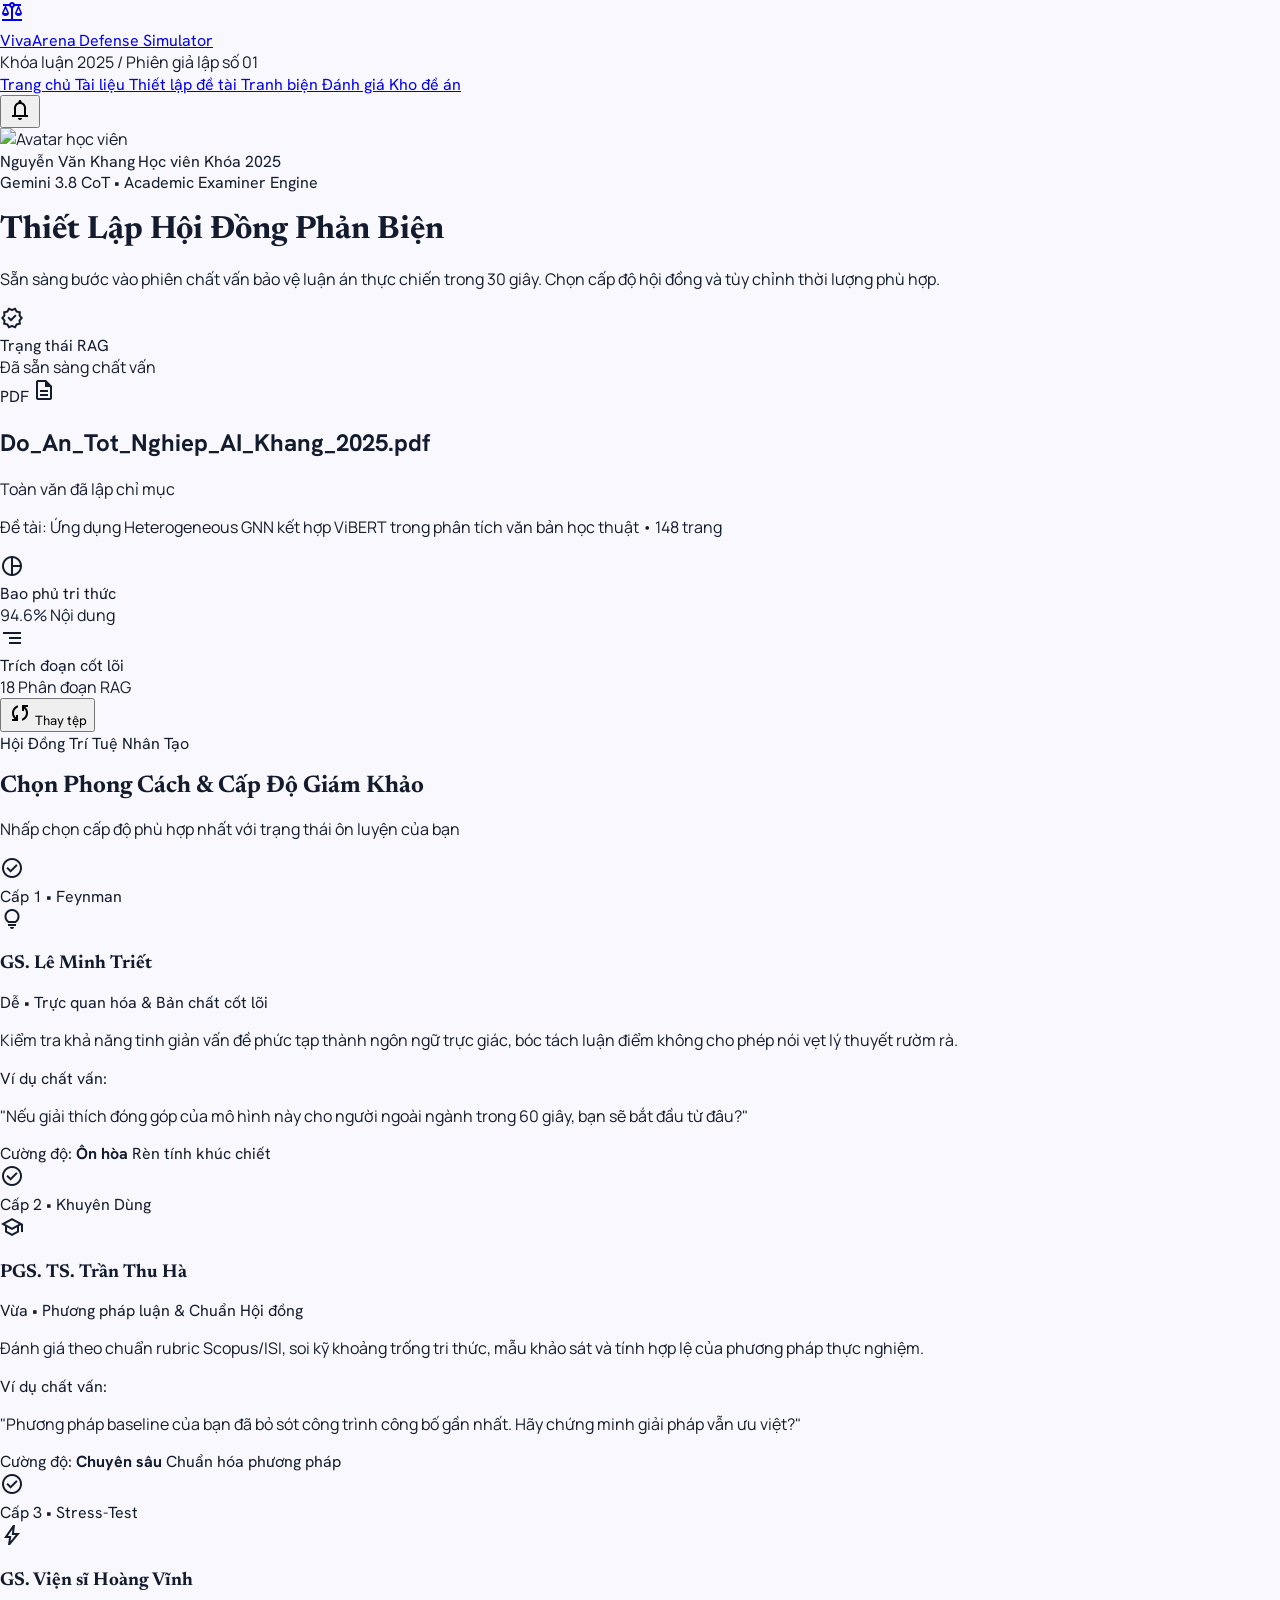
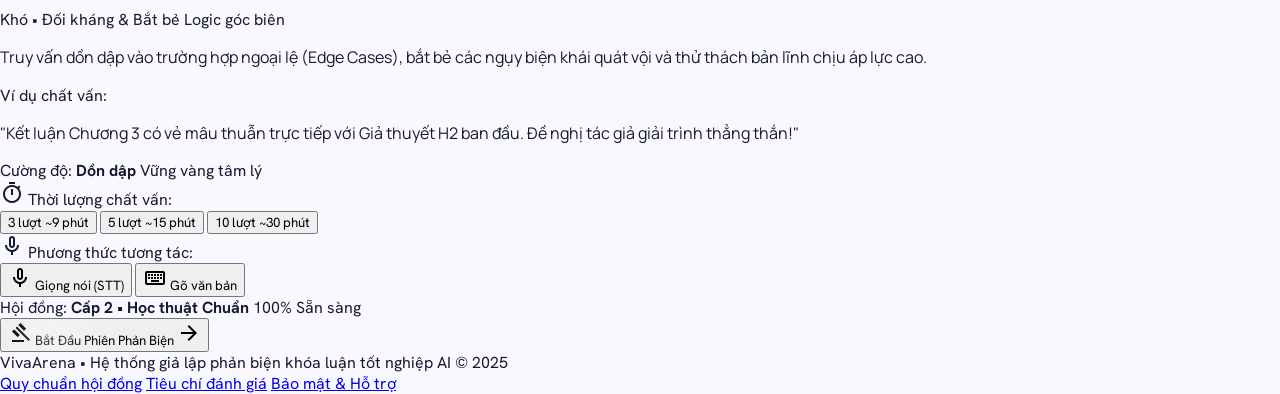
==== frontend/stitch_thi_t_k_giao_di_n_d_n/1._kh_i_t_o_thi_t_l_p_h_i_ng_light/code.html @ f9864304 "feat: complete ViVaArena AI defense simulator with Academic Chamber design system, RAG backend, and " ====
<!DOCTYPE html>

<html lang="vi"><head>
<meta charset="utf-8"/>
<meta content="width=device-width, initial-scale=1.0" name="viewport"/>
<meta content="web_standard" name="shell-type"/>
<title>VivaArena - Khởi Tạo &amp; Thiết Lập Hội Đồng Phản Biện AI</title>
<link href="https://fonts.googleapis.com" rel="preconnect"/>
<link crossorigin="" href="https://fonts.gstatic.com" rel="preconnect"/>
<link href="https://fonts.googleapis.com/css2?family=Hanken+Grotesk:wght@500;600;700&amp;family=Manrope:wght@400;500;600;700&amp;family=Newsreader:ital,opsz,wght@0,6..72,500;0,6..72,600;1,6..72,500&amp;display=swap" rel="stylesheet"/>
<link href="https://fonts.googleapis.com/css2?family=Material+Symbols+Outlined:wght,FILL@100..700,0..1&amp;display=swap" rel="stylesheet"/>
<script src="https://cdn.tailwindcss.com?plugins=forms,container-queries"></script>
<script id="tailwind-config">
  tailwind.config = {
    darkMode: "class",
    theme: {
      extend: {
        "colors": {
          "primary-fixed": "#9cf2e8",
          "primary-container": "#0f766e",
          "error": "#ba1a1a",
          "surface-dim": "#d2d9f4",
          "on-primary-fixed-variant": "#00504a",
          "surface-container": "#eaedff",
          "on-error": "#ffffff",
          "inverse-primary": "#80d5cb",
          "on-tertiary": "#ffffff",
          "error-container": "#ffdad6",
          "secondary-fixed-dim": "#93ccff",
          "surface-container-lowest": "#ffffff",
          "on-primary-container": "#a3faef",
          "on-secondary-fixed-variant": "#004b73",
          "surface-variant": "#dae2fd",
          "on-surface-variant": "#3e4947",
          "on-secondary-fixed": "#001d31",
          "on-secondary-container": "#00476e",
          "on-primary-fixed": "#00201d",
          "inverse-on-surface": "#eef0ff",
          "on-background": "#131b2e",
          "on-tertiary-container": "#e6e9ff",
          "surface-container-high": "#e2e7ff",
          "surface-tint": "#006a63",
          "background": "#faf8ff",
          "on-surface": "#131b2e",
          "on-primary": "#ffffff",
          "tertiary": "#0047bf",
          "on-tertiary-fixed-variant": "#003ea8",
          "secondary": "#006398",
          "primary": "#005c55",
          "outline": "#6e7977",
          "surface": "#faf8ff",
          "on-tertiary-fixed": "#00174b",
          "inverse-surface": "#283044",
          "secondary-container": "#5bb8fe",
          "on-error-container": "#93000a",
          "outline-variant": "#bdc9c6",
          "secondary-fixed": "#cce5ff",
          "surface-bright": "#faf8ff",
          "tertiary-fixed-dim": "#b4c5ff",
          "surface-container-low": "#f2f3ff",
          "on-secondary": "#ffffff",
          "tertiary-fixed": "#dbe1ff",
          "primary-fixed-dim": "#80d5cb",
          "tertiary-container": "#1e5fe7",
          "surface-container-highest": "#dae2fd"
        },
        "borderRadius": {
          "DEFAULT": "0.125rem",
          "lg": "0.25rem",
          "xl": "0.5rem",
          "full": "0.75rem"
        },
        "fontFamily": {
          "headline": ["Newsreader", "serif"],
          "display": ["Newsreader", "serif"],
          "body": ["Manrope", "sans-serif"],
          "label": ["Hanken Grotesk", "sans-serif"]
        }
      },
    },
  }
</script>
<style>
    @layer base {
      html, body {
        margin: 0;
        padding: 0;
        background-color: #faf8ff;
        color: #131b2e;
        font-family: 'Manrope', sans-serif;
        -webkit-font-smoothing: antialiased;
      }
      h1, h2, h3, .font-editorial {
        font-family: 'Newsreader', serif;
      }
      .font-label {
        font-family: 'Hanken Grotesk', sans-serif;
      }
    }

    @keyframes float-ambient {
      0%, 100% { transform: translateY(0px) rotate(0deg); }
      50% { transform: translateY(-14px) rotate(1.5deg); }
    }
    @keyframes float-slow {
      0%, 100% { transform: translateY(0px) scale(1); }
      50% { transform: translateY(16px) scale(1.04); }
    }
    @keyframes pulse-glow {
      0%, 100% { opacity: 0.4; transform: scale(1); }
      50% { opacity: 0.7; transform: scale(1.06); }
    }
    @keyframes shimmer-sweep {
      0% { transform: translateX(-100%); }
      100% { transform: translateX(200%); }
    }

    .anim-float-1 { animation: float-ambient 9s ease-in-out infinite; }
    .anim-float-2 { animation: float-slow 12s ease-in-out infinite; }
    .anim-pulse-glow { animation: pulse-glow 6s ease-in-out infinite; }

    .shimmer-btn-effect {
      position: relative;
      overflow: hidden;
    }
    .shimmer-btn-effect::after {
      content: '';
      position: absolute;
      top: 0;
      left: 0;
      width: 50%;
      height: 100%;
      background: linear-gradient(90deg, transparent, rgba(255, 255, 255, 0.28), transparent);
      animation: shimmer-sweep 3s infinite ease-in-out;
      pointer-events: none;
    }

    .hover-lift {
      transition: transform 0.25s cubic-bezier(0.16, 1, 0.3, 1), box-shadow 0.25s ease, border-color 0.2s ease;
    }
    .hover-lift:hover {
      transform: translateY(-4px);
      box-shadow: 0 16px 32px -8px rgba(0, 92, 85, 0.12), 0 4px 10px -2px rgba(0, 0, 0, 0.04);
    }
  </style>
</head>
<body class="bg-background text-on-surface min-h-screen relative overflow-x-hidden selection:bg-primary-fixed selection:text-primary flex flex-col justify-between">
<!-- ==================== HEADER NAVIGATION (CHUẨN 6 MỤC) ==================== -->
<header class="fixed top-0 left-0 right-0 z-50 bg-surface-container-lowest/85 backdrop-blur-md border-b border-surface-container-high/60 shadow-xs">
<div class="max-w-7xl mx-auto px-4 sm:px-6 lg:px-8 h-16 flex items-center justify-between gap-4">
<!-- Brand Logo & Title -->
<div class="flex items-center gap-3 flex-shrink-0">
<a class="flex items-center gap-2.5 group" href="#">
<div class="w-9 h-9 rounded-xl bg-primary-container text-on-primary flex items-center justify-center shadow-xs group-hover:bg-primary transition-colors">
<span class="material-symbols-outlined text-[20px]">balance</span>
</div>
<div class="flex flex-col">
<span class="font-label font-bold text-base tracking-tight text-on-surface leading-none">VivaArena</span>
<span class="font-label text-[10px] text-on-surface-variant font-medium tracking-wider mt-0.5 uppercase">Defense Simulator</span>
</div>
</a>
<div class="hidden xl:flex items-center gap-2 text-xs text-on-surface-variant pl-3 border-l border-surface-container-high">
<span class="w-2 h-2 rounded-full bg-emerald-500 animate-pulse"></span>
<span class="font-semibold text-on-surface">Khóa luận 2025</span>
<span class="text-outline-variant">/</span>
<span>Phiên giả lập số 01</span>
</div>
</div>
<!-- Main Navigation Links (6 Mục Đồng Bộ) -->
<nav class="hidden md:flex items-center gap-1 bg-surface-container-low/70 p-1 rounded-xl">
<a class="px-3.5 py-1.5 rounded-lg text-on-surface-variant hover:text-on-surface font-label text-sm transition-all" href="#">
        Trang chủ
      </a>
<a class="px-3.5 py-1.5 rounded-lg text-on-surface-variant hover:text-on-surface font-label text-sm transition-all" href="#">
        Tài liệu
      </a>
<a aria-current="page" class="px-3.5 py-1.5 rounded-lg bg-surface-container-lowest text-primary font-semibold shadow-xs text-sm font-label transition-all" href="#">
        Thiết lập đề tài
      </a>
<a class="px-3.5 py-1.5 rounded-lg text-on-surface-variant hover:text-on-surface font-label text-sm transition-all" href="#">
        Tranh biện
      </a>
<a class="px-3.5 py-1.5 rounded-lg text-on-surface-variant hover:text-on-surface font-label text-sm transition-all" href="#">
        Đánh giá
      </a>
<a class="px-3.5 py-1.5 rounded-lg text-on-surface-variant hover:text-on-surface font-label text-sm transition-all" href="#">
        Kho đề án
      </a>
</nav>
<!-- Student Profile & Notification Action -->
<div class="flex items-center gap-2 sm:gap-3 flex-shrink-0">
<button aria-label="Thông báo" class="w-9 h-9 rounded-lg bg-surface-container-low flex items-center justify-center text-on-surface-variant hover:text-on-surface hover:bg-surface-container transition-colors">
<span class="material-symbols-outlined text-[20px]">notifications</span>
</button>
<div class="flex items-center gap-2 pl-1 border-l border-surface-container-high">
<img alt="Avatar học viên" class="w-8 h-8 rounded-full ring-2 ring-primary/20 object-cover" src="https://lh3.googleusercontent.com/aida-public/[base64]"/>
<div class="hidden sm:flex flex-col text-left leading-tight">
<span class="font-label text-xs text-on-surface font-semibold">Nguyễn Văn Khang</span>
<span class="font-label text-[10px] text-on-surface-variant">Học viên Khóa 2025</span>
</div>
</div>
</div>
</div>
</header>
<!-- ==================== AMBIENT LIGHTING BACKGROUND ==================== -->
<div class="fixed inset-0 pointer-events-none z-0 overflow-hidden">
<div class="absolute inset-0 bg-gradient-to-b from-background/70 via-background/90 to-background"></div>
<div class="absolute top-16 left-1/4 w-[540px] h-[540px] rounded-full bg-primary-fixed/30 blur-3xl anim-float-1"></div>
<div class="absolute top-1/3 -right-20 w-[500px] h-[500px] rounded-full bg-secondary-fixed/25 blur-3xl anim-float-2"></div>
<div class="absolute bottom-16 left-8 w-[440px] h-[440px] rounded-full bg-tertiary-fixed/20 blur-3xl anim-pulse-glow"></div>
</div>
<!-- ==================== MAIN CONTENT WRAPPER ==================== -->
<main class="relative z-10 pt-20 pb-12 flex-1 max-w-7xl w-full mx-auto px-4 sm:px-6 lg:px-8 flex flex-col gap-8">
<!-- HERO TITLE & STATUS -->
<div class="pt-4 flex flex-col md:flex-row md:items-end justify-between gap-4 pb-2 border-b border-surface-container-high/60">
<div>
<div class="inline-flex items-center gap-2 px-3 py-1 rounded-full bg-surface-container-lowest/90 border border-primary/25 text-primary text-xs font-label font-semibold mb-3 shadow-xs">
<span class="flex h-2 w-2 relative">
<span class="animate-ping absolute inline-flex h-full w-full rounded-full bg-primary opacity-75"></span>
<span class="relative inline-flex rounded-full h-2 w-2 bg-primary"></span>
</span>
        Gemini 3.8 CoT • Academic Examiner Engine
      </div>
<h1 class="font-headline text-3xl sm:text-4xl lg:text-5xl font-semibold tracking-tight text-on-surface">
        Thiết Lập Hội Đồng Phản Biện
      </h1>
<p class="font-body text-sm sm:text-base text-on-surface-variant mt-2 max-w-2xl leading-relaxed">
        Sẵn sàng bước vào phiên chất vấn bảo vệ luận án thực chiến trong 30 giây. Chọn cấp độ hội đồng và tùy chỉnh thời lượng phù hợp.
      </p>
</div>
<div class="flex items-center gap-2 sm:gap-3 flex-shrink-0 self-start md:self-auto">
<div class="px-4 py-2 rounded-xl bg-surface-container-lowest/90 border border-surface-container-high/90 shadow-xs flex items-center gap-3">
<span class="material-symbols-outlined text-primary text-2xl">verified</span>
<div>
<div class="text-[10px] font-label uppercase tracking-wider text-on-surface-variant font-bold">Trạng thái RAG</div>
<div class="text-xs font-bold text-on-surface">Đã sẵn sàng chất vấn</div>
</div>
</div>
</div>
</div>
<!-- PHẦN 1: TÓM TẮT ĐỀ ÁN SẴN SÀNG (STREAMLINED & CLEAN) -->
<section class="bg-surface-container-lowest/95 backdrop-blur-md rounded-2xl border border-surface-container-high/80 p-5 sm:p-6 shadow-xs hover-lift">
<div class="flex flex-col lg:flex-row lg:items-center justify-between gap-5">
<!-- File badge & Metadata -->
<div class="flex items-center gap-4 min-w-0">
<div class="w-12 h-13 rounded-xl bg-primary-fixed/40 border border-primary/20 flex flex-col items-center justify-center text-primary shrink-0 shadow-xs">
<span class="text-[10px] font-label font-extrabold tracking-tight">PDF</span>
<span class="material-symbols-outlined text-xl leading-none">description</span>
</div>
<div class="min-w-0">
<div class="flex items-center gap-2.5 flex-wrap">
<h2 class="text-base font-label font-bold text-on-surface truncate">
              Do_An_Tot_Nghiep_AI_Khang_2025.pdf
            </h2>
<span class="px-2.5 py-0.5 rounded-full bg-emerald-50 text-emerald-700 border border-emerald-200 text-[11px] font-semibold flex items-center gap-1">
<span class="w-1.5 h-1.5 rounded-full bg-emerald-500"></span>
              Toàn văn đã lập chỉ mục
            </span>
</div>
<p class="text-xs text-on-surface-variant font-body mt-1">
            Đề tài: <span class="font-semibold text-on-surface">Ứng dụng Heterogeneous GNN kết hợp ViBERT trong phân tích văn bản học thuật</span> • 148 trang
          </p>
</div>
</div>
<!-- Quick Metrics Pill Group -->
<div class="flex items-center gap-2 sm:gap-4 flex-wrap shrink-0">
<div class="px-3.5 py-2 rounded-xl bg-surface-container-low/70 border border-surface-container-high/50 flex items-center gap-2.5">
<span class="material-symbols-outlined text-primary text-lg">pie_chart</span>
<div class="text-left leading-tight">
<div class="text-[10px] text-on-surface-variant font-label uppercase">Bao phủ tri thức</div>
<div class="text-xs font-bold text-primary">94.6% Nội dung</div>
</div>
</div>
<div class="px-3.5 py-2 rounded-xl bg-surface-container-low/70 border border-surface-container-high/50 flex items-center gap-2.5">
<span class="material-symbols-outlined text-secondary text-lg">segment</span>
<div class="text-left leading-tight">
<div class="text-[10px] text-on-surface-variant font-label uppercase">Trích đoạn cốt lõi</div>
<div class="text-xs font-bold text-secondary">18 Phân đoạn RAG</div>
</div>
</div>
<button class="px-3 py-2 rounded-xl bg-surface-container-low hover:bg-surface-container text-on-surface-variant hover:text-on-surface border border-surface-container-high text-xs font-label font-semibold flex items-center gap-1.5 transition-colors" title="Đổi tệp PDF khác">
<span class="material-symbols-outlined text-base">sync</span>
<span class="hidden sm:inline">Thay tệp</span>
</button>
</div>
</div>
</section>
<!-- PHẦN 2: LỰA CHỌN 3 CẤP ĐỘ HỘI ĐỒNG PHẢN BIỆN (INTERACTIVE 3-TIER PERSONAS) -->
<section class="flex flex-col gap-4">
<div class="flex flex-col sm:flex-row sm:items-end justify-between gap-2">
<div>
<span class="font-label text-xs uppercase tracking-widest text-primary font-bold block mb-1">
          Hội Đồng Trí Tuệ Nhân Tạo
        </span>
<h2 class="font-headline text-2xl sm:text-3xl font-semibold text-on-surface">
          Chọn Phong Cách &amp; Cấp Độ Giám Khảo
        </h2>
</div>
<p class="text-xs sm:text-sm text-on-surface-variant font-body">
        Nhấp chọn cấp độ phù hợp nhất với trạng thái ôn luyện của bạn
      </p>
</div>
<!-- Grid 3 Persona Cards -->
<div class="grid grid-cols-1 md:grid-cols-3 gap-5" id="persona-cards-group">
<!-- CẤP 1 - FEYNMAN -->
<div class="persona-card cursor-pointer rounded-2xl p-6 bg-surface-container-lowest/90 backdrop-blur-sm border border-surface-container-high/90 hover-lift flex flex-col justify-between transition-all group relative" id="persona-card-1" onclick="selectPersona(1)">
<div class="active-check-indicator hidden absolute top-4 right-4 text-primary">
<span class="material-symbols-outlined text-xl">check_circle</span>
</div>
<div>
<div class="flex items-center justify-between mb-4">
<span class="px-2.5 py-1 rounded-full text-xs bg-primary-fixed text-on-primary-fixed-variant font-label font-bold uppercase tracking-wider">
              Cấp 1 • Feynman
            </span>
<div class="w-9 h-9 rounded-xl bg-surface-container-low flex items-center justify-center text-primary group-hover:scale-110 transition-transform">
<span class="material-symbols-outlined text-[20px]">lightbulb</span>
</div>
</div>
<h3 class="font-headline text-2xl font-semibold text-on-surface mb-1">
            GS. Lê Minh Triết
          </h3>
<p class="font-label text-xs text-primary font-semibold mb-3">
            Dễ • Trực quan hóa &amp; Bản chất cốt lõi
          </p>
<p class="font-body text-xs sm:text-sm text-on-surface-variant leading-relaxed mb-5">
            Kiểm tra khả năng tinh giản vấn đề phức tạp thành ngôn ngữ trực giác, bóc tách luận điểm không cho phép nói vẹt lý thuyết rườm rà.
          </p>
<!-- Sample question -->
<div class="bg-surface-container-low/70 p-3.5 rounded-xl border border-surface-container-high/40 text-xs">
<span class="font-label text-[10px] uppercase tracking-wide text-primary font-bold block mb-1">Ví dụ chất vấn:</span>
<p class="font-headline text-on-surface italic text-xs leading-snug">
              "Nếu giải thích đóng góp của mô hình này cho người ngoài ngành trong 60 giây, bạn sẽ bắt đầu từ đâu?"
            </p>
</div>
</div>
<div class="pt-4 mt-5 border-t border-surface-container-high/60 flex items-center justify-between text-xs font-label">
<span class="text-on-surface-variant">Cường độ: <strong class="text-on-surface">Ôn hòa</strong></span>
<span class="text-primary font-semibold">Rèn tính khúc chiết</span>
</div>
</div>
<!-- CẤP 2 - HỌC THUẬT CHUẨN MỰC (MẶC ĐỊNH ACTIVE) -->
<div class="persona-card cursor-pointer rounded-2xl p-6 bg-surface-container-lowest/90 backdrop-blur-sm border-2 border-primary ring-4 ring-primary/10 shadow-lg hover-lift flex flex-col justify-between transition-all group relative" id="persona-card-2" onclick="selectPersona(2)">
<div class="active-check-indicator absolute top-4 right-4 text-primary">
<span class="material-symbols-outlined text-2xl">check_circle</span>
</div>
<div>
<div class="flex items-center justify-between mb-4">
<span class="px-2.5 py-1 rounded-full text-xs bg-secondary-fixed text-on-secondary-fixed-variant font-label font-bold uppercase tracking-wider">
              Cấp 2 • Khuyên Dùng
            </span>
<div class="w-9 h-9 rounded-xl bg-primary-fixed/60 flex items-center justify-center text-primary group-hover:scale-110 transition-transform">
<span class="material-symbols-outlined text-[20px]">school</span>
</div>
</div>
<h3 class="font-headline text-2xl font-semibold text-on-surface mb-1">
            PGS. TS. Trần Thu Hà
          </h3>
<p class="font-label text-xs text-secondary font-semibold mb-3">
            Vừa • Phương pháp luận &amp; Chuẩn Hội đồng
          </p>
<p class="font-body text-xs sm:text-sm text-on-surface-variant leading-relaxed mb-5">
            Đánh giá theo chuẩn rubric Scopus/ISI, soi kỹ khoảng trống tri thức, mẫu khảo sát và tính hợp lệ của phương pháp thực nghiệm.
          </p>
<!-- Sample question -->
<div class="bg-primary/5 p-3.5 rounded-xl border border-primary/15 text-xs">
<span class="font-label text-[10px] uppercase tracking-wide text-secondary font-bold block mb-1">Ví dụ chất vấn:</span>
<p class="font-headline text-on-surface italic text-xs leading-snug">
              "Phương pháp baseline của bạn đã bỏ sót công trình công bố gần nhất. Hãy chứng minh giải pháp vẫn ưu việt?"
            </p>
</div>
</div>
<div class="pt-4 mt-5 border-t border-surface-container-high/60 flex items-center justify-between text-xs font-label">
<span class="text-on-surface-variant">Cường độ: <strong class="text-on-surface">Chuyên sâu</strong></span>
<span class="text-secondary font-semibold">Chuẩn hóa phương pháp</span>
</div>
</div>
<!-- CẤP 3 - STRESS TEST -->
<div class="persona-card cursor-pointer rounded-2xl p-6 bg-surface-container-lowest/90 backdrop-blur-sm border border-surface-container-high/90 hover-lift flex flex-col justify-between transition-all group relative" id="persona-card-3" onclick="selectPersona(3)">
<div class="active-check-indicator hidden absolute top-4 right-4 text-error">
<span class="material-symbols-outlined text-xl">check_circle</span>
</div>
<div>
<div class="flex items-center justify-between mb-4">
<span class="px-2.5 py-1 rounded-full text-xs bg-error-container text-on-error-container font-label font-bold uppercase tracking-wider">
              Cấp 3 • Stress-Test
            </span>
<div class="w-9 h-9 rounded-xl bg-surface-container-low flex items-center justify-center text-error group-hover:scale-110 transition-transform">
<span class="material-symbols-outlined text-[20px]">bolt</span>
</div>
</div>
<h3 class="font-headline text-2xl font-semibold text-on-surface mb-1">
            GS. Viện sĩ Hoàng Vĩnh
          </h3>
<p class="font-label text-xs text-error font-semibold mb-3">
            Khó • Đối kháng &amp; Bắt bẻ Logic góc biên
          </p>
<p class="font-body text-xs sm:text-sm text-on-surface-variant leading-relaxed mb-5">
            Truy vấn dồn dập vào trường hợp ngoại lệ (Edge Cases), bắt bẻ các ngụy biện khái quát vội và thử thách bản lĩnh chịu áp lực cao.
          </p>
<!-- Sample question -->
<div class="bg-surface-container-low/70 p-3.5 rounded-xl border border-surface-container-high/40 text-xs">
<span class="font-label text-[10px] uppercase tracking-wide text-error font-bold block mb-1">Ví dụ chất vấn:</span>
<p class="font-headline text-on-surface italic text-xs leading-snug">
              "Kết luận Chương 3 có vẻ mâu thuẫn trực tiếp với Giả thuyết H2 ban đầu. Đề nghị tác giả giải trình thẳng thắn!"
            </p>
</div>
</div>
<div class="pt-4 mt-5 border-t border-surface-container-high/60 flex items-center justify-between text-xs font-label">
<span class="text-on-surface-variant">Cường độ: <strong class="text-error">Dồn dập</strong></span>
<span class="text-error font-semibold">Vững vàng tâm lý</span>
</div>
</div>
</div>
</section>
<!-- PHẦN 3: CẤU HÌNH NHANH & CTA CHÍNH (TIỆN ÍCH DỄ HIỂU TRONG 30S) -->
<section class="bg-surface-container-lowest/95 backdrop-blur-md rounded-2xl border border-surface-container-high/80 p-5 sm:p-7 shadow-sm">
<div class="grid grid-cols-1 lg:grid-cols-12 gap-6 items-center">
<!-- Cấu hình số lượt (Pill Selector) -->
<div class="lg:col-span-4 flex flex-col gap-2.5">
<label class="font-label text-xs uppercase tracking-wider text-on-surface-variant font-bold flex items-center gap-1.5">
<span class="material-symbols-outlined text-primary text-base">timer</span>
          Thời lượng chất vấn:
        </label>
<div class="grid grid-cols-3 gap-2 p-1.5 bg-surface-container-low/80 rounded-xl border border-surface-container-high/50" id="turn-selector-group">
<button class="turn-btn py-2 px-2 rounded-lg font-label text-xs font-semibold text-on-surface-variant hover:text-on-surface transition-all text-center" id="btn-turn-3" onclick="selectTurn(3)" type="button">
            3 lượt <span class="block text-[10px] opacity-75 font-normal">~9 phút</span>
</button>
<button class="turn-btn py-2 px-2 rounded-lg font-label text-xs font-bold bg-surface-container-lowest text-primary shadow-xs transition-all text-center" id="btn-turn-5" onclick="selectTurn(5)" type="button">
            5 lượt <span class="block text-[10px] opacity-80 font-normal">~15 phút</span>
</button>
<button class="turn-btn py-2 px-2 rounded-lg font-label text-xs font-semibold text-on-surface-variant hover:text-on-surface transition-all text-center" id="btn-turn-10" onclick="selectTurn(10)" type="button">
            10 lượt <span class="block text-[10px] opacity-75 font-normal">~30 phút</span>
</button>
</div>
</div>
<!-- Cấu hình chế độ tương tác (Giọng nói / Văn bản) -->
<div class="lg:col-span-4 flex flex-col gap-2.5">
<label class="font-label text-xs uppercase tracking-wider text-on-surface-variant font-bold flex items-center gap-1.5">
<span class="material-symbols-outlined text-primary text-base">mic</span>
          Phương thức tương tác:
        </label>
<div class="grid grid-cols-2 gap-2 p-1.5 bg-surface-container-low/80 rounded-xl border border-surface-container-high/50" id="mode-selector-group">
<button class="mode-btn py-2 px-3 rounded-lg font-label text-xs font-bold bg-surface-container-lowest text-primary shadow-xs transition-all flex items-center justify-center gap-1.5" id="btn-mode-voice" onclick="selectMode('voice')" type="button">
<span class="material-symbols-outlined text-[17px]">mic</span>
<span>Giọng nói (STT)</span>
</button>
<button class="mode-btn py-2 px-3 rounded-lg font-label text-xs font-semibold text-on-surface-variant hover:text-on-surface transition-all flex items-center justify-center gap-1.5" id="btn-mode-text" onclick="selectMode('text')" type="button">
<span class="material-symbols-outlined text-[17px]">keyboard</span>
<span>Gõ văn bản</span>
</button>
</div>
</div>
<!-- Primary High-Impact CTA -->
<div class="lg:col-span-4 flex flex-col justify-end">
<div class="flex items-center justify-between text-[11px] font-label text-on-surface-variant mb-2">
<span>Hội đồng: <strong class="text-on-surface" id="selected-council-label">Cấp 2 • Học thuật Chuẩn</strong></span>
<span class="text-emerald-700 font-semibold flex items-center gap-0.5">
<span class="w-1.5 h-1.5 rounded-full bg-emerald-500"></span> 100% Sẵn sàng
          </span>
</div>
<button class="shimmer-btn-effect w-full py-3.5 px-6 rounded-xl bg-primary-container text-on-primary font-label text-base font-bold shadow-lg shadow-primary/25 hover:bg-primary transition-all duration-200 flex items-center justify-center gap-2 group cursor-pointer" id="btn-launch-chamber" onclick="launchChamber()">
<span class="material-symbols-outlined text-[20px]">gavel</span>
<span>Bắt Đầu Phiên Phản Biện</span>
<span class="material-symbols-outlined text-[20px] group-hover:translate-x-1 transition-transform">arrow_forward</span>
</button>
</div>
</div>
</section>
</main>
<!-- ==================== FOOTER ==================== -->
<footer class="w-full bg-surface-container-lowest/90 backdrop-blur-sm border-t border-surface-container-high/60 py-6 relative z-10">
<div class="max-w-7xl mx-auto px-4 sm:px-6 lg:px-8 flex flex-col sm:flex-row items-center justify-between gap-4 text-on-surface-variant font-label text-xs">
<div class="flex items-center gap-2 flex-wrap justify-center sm:justify-start">
<span class="font-bold text-on-surface">VivaArena</span>
<span>•</span>
<span>Hệ thống giả lập phản biện khóa luận tốt nghiệp AI © 2025</span>
</div>
<div class="flex items-center gap-6">
<a class="hover:text-primary transition-colors" href="#">Quy chuẩn hội đồng</a>
<a class="hover:text-primary transition-colors" href="#">Tiêu chí đánh giá</a>
<a class="hover:text-primary transition-colors" href="#">Bảo mật &amp; Hỗ trợ</a>
</div>
</div>
</footer>
<!-- ==================== SCRIPTS ==================== -->
<script>
  let currentPersona = 2;
  const personaLabels = {
    1: 'Cấp 1 • Feynman (GS. Triết)',
    2: 'Cấp 2 • Học thuật Chuẩn (PGS. Hà)',
    3: 'Cấp 3 • Stress-Test (GS. Vĩnh)'
  };

  function selectPersona(id) {
    currentPersona = id;
    const cards = [1, 2, 3];
    cards.forEach(i => {
      const card = document.getElementById('persona-card-' + i);
      const indicator = card.querySelector('.active-check-indicator');
      if (i === id) {
        card.classList.remove('border-surface-container-high/90');
        if (i === 3) {
          card.classList.add('border-2', 'border-error', 'ring-4', 'ring-error/10', 'shadow-lg');
        } else {
          card.classList.add('border-2', 'border-primary', 'ring-4', 'ring-primary/10', 'shadow-lg');
        }
        if (indicator) indicator.classList.remove('hidden');
      } else {
        card.classList.remove('border-2', 'border-primary', 'border-error', 'ring-4', 'ring-primary/10', 'ring-error/10', 'shadow-lg');
        card.classList.add('border-surface-container-high/90');
        if (indicator) indicator.classList.add('hidden');
      }
    });

    const councilLabel = document.getElementById('selected-council-label');
    if (councilLabel) {
      councilLabel.innerText = personaLabels[id] || 'Cấp 2 • Học thuật Chuẩn';
    }
  }

  function selectTurn(turns) {
    const allBtns = document.querySelectorAll('.turn-btn');
    allBtns.forEach(btn => {
      btn.classList.remove('bg-surface-container-lowest', 'text-primary', 'shadow-xs', 'font-bold');
      btn.classList.add('text-on-surface-variant', 'font-semibold');
    });

    const activeBtn = document.getElementById('btn-turn-' + turns);
    if (activeBtn) {
      activeBtn.classList.remove('text-on-surface-variant', 'font-semibold');
      activeBtn.classList.add('bg-surface-container-lowest', 'text-primary', 'shadow-xs', 'font-bold');
    }
  }

  function selectMode(mode) {
    const allBtns = document.querySelectorAll('.mode-btn');
    allBtns.forEach(btn => {
      btn.classList.remove('bg-surface-container-lowest', 'text-primary', 'shadow-xs', 'font-bold');
      btn.classList.add('text-on-surface-variant', 'font-semibold');
    });

    const activeBtn = document.getElementById('btn-mode-' + mode);
    if (activeBtn) {
      activeBtn.classList.remove('text-on-surface-variant', 'font-semibold');
      activeBtn.classList.add('bg-surface-container-lowest', 'text-primary', 'shadow-xs', 'font-bold');
    }
  }

  function launchChamber() {
    const btn = document.getElementById('btn-launch-chamber');
    btn.innerHTML = '<span class="material-symbols-outlined text-[20px] animate-spin">progress_activity</span><span>Đang kết nối hội đồng AI...</span>';
    btn.disabled = true;

    setTimeout(() => {
      alert("Hội đồng phản biện (" + personaLabels[currentPersona] + ") đã sẵn sàng! Đang chuyển vào phòng tranh biện thời gian thực...");
      btn.innerHTML = '<span class="material-symbols-outlined text-[20px]">gavel</span><span>Bắt Đầu Phiên Phản Biện</span><span class="material-symbols-outlined text-[20px]">arrow_forward</span>';
      btn.disabled = false;
    }, 700);
  }
</script>
</body></html>
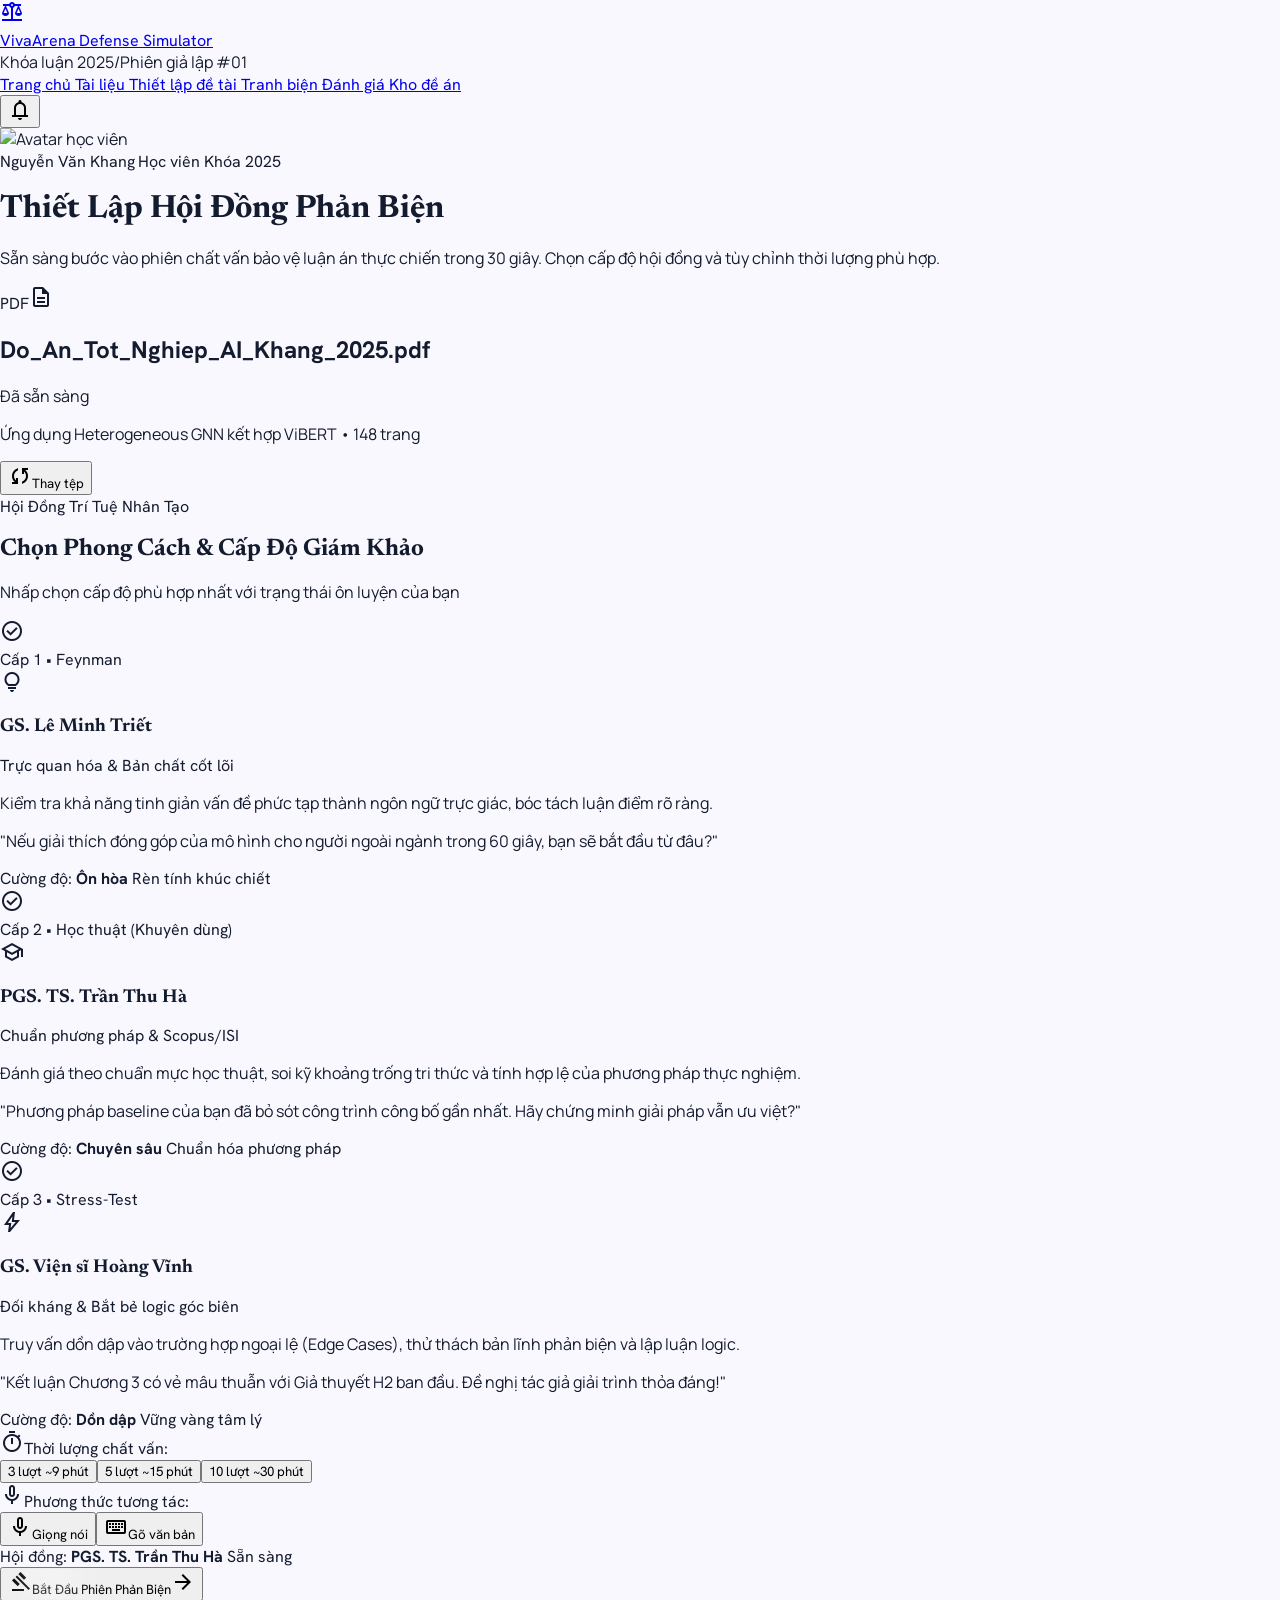
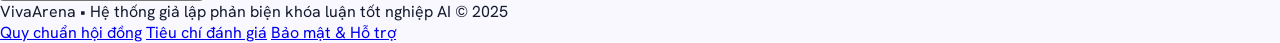
==== commit 6964f7e4: "chore(design): sync light-mode Stitch references and uiux_fix templates" ====
--- a/frontend/stitch_thi_t_k_giao_di_n_d_n/1._kh_i_t_o_thi_t_l_p_h_i_ng_light/code.html
+++ b/frontend/stitch_thi_t_k_giao_di_n_d_n/1._kh_i_t_o_thi_t_l_p_h_i_ng_light/code.html
@@ -1,14 +1,12 @@
-<!DOCTYPE html>
-
-<html lang="vi"><head>
-<meta charset="utf-8"/>
-<meta content="width=device-width, initial-scale=1.0" name="viewport"/>
-<meta content="web_standard" name="shell-type"/>
+<!DOCTYPE html><html lang="vi" style="width: 1280px; height: 1136px; overflow: hidden; position: relative;"><head>
+<meta charset="utf-8">
+<meta content="width=device-width, initial-scale=1.0" name="viewport">
+<meta content="web_standard" name="shell-type">
 <title>VivaArena - Khởi Tạo &amp; Thiết Lập Hội Đồng Phản Biện AI</title>
-<link href="https://fonts.googleapis.com" rel="preconnect"/>
-<link crossorigin="" href="https://fonts.gstatic.com" rel="preconnect"/>
-<link href="https://fonts.googleapis.com/css2?family=Hanken+Grotesk:wght@500;600;700&amp;family=Manrope:wght@400;500;600;700&amp;family=Newsreader:ital,opsz,wght@0,6..72,500;0,6..72,600;1,6..72,500&amp;display=swap" rel="stylesheet"/>
-<link href="https://fonts.googleapis.com/css2?family=Material+Symbols+Outlined:wght,FILL@100..700,0..1&amp;display=swap" rel="stylesheet"/>
+<link href="https://fonts.googleapis.com" rel="preconnect">
+<link crossorigin="" href="https://fonts.gstatic.com" rel="preconnect">
+<link href="https://fonts.googleapis.com/css2?family=Hanken+Grotesk:wght@500;600;700&amp;family=Manrope:wght@400;500;600;700&amp;family=Newsreader:ital,opsz,wght@0,6..72,500;0,6..72,600;1,6..72,500&amp;display=swap" rel="stylesheet">
+<link href="https://fonts.googleapis.com/css2?family=Material+Symbols+Outlined:wght,FILL@100..700,0..1&amp;display=swap" rel="stylesheet">
 <script src="https://cdn.tailwindcss.com?plugins=forms,container-queries"></script>
 <script id="tailwind-config">
   tailwind.config = {
@@ -159,12 +157,7 @@
 <span class="font-label text-[10px] text-on-surface-variant font-medium tracking-wider mt-0.5 uppercase">Defense Simulator</span>
 </div>
 </a>
-<div class="hidden xl:flex items-center gap-2 text-xs text-on-surface-variant pl-3 border-l border-surface-container-high">
-<span class="w-2 h-2 rounded-full bg-emerald-500 animate-pulse"></span>
-<span class="font-semibold text-on-surface">Khóa luận 2025</span>
-<span class="text-outline-variant">/</span>
-<span>Phiên giả lập số 01</span>
-</div>
+<div class="hidden xl:flex items-center gap-2 text-xs text-on-surface-variant pl-3 border-l border-surface-container-high"><span class="font-medium text-on-surface">Khóa luận 2025</span><span class="text-outline-variant">/</span><span class="">Phiên giả lập #01</span></div>
 </div>
 <!-- Main Navigation Links (6 Mục Đồng Bộ) -->
 <nav class="hidden md:flex items-center gap-1 bg-surface-container-low/70 p-1 rounded-xl">
@@ -193,7 +186,7 @@
 <span class="material-symbols-outlined text-[20px]">notifications</span>
 </button>
 <div class="flex items-center gap-2 pl-1 border-l border-surface-container-high">
-<img alt="Avatar học viên" class="w-8 h-8 rounded-full ring-2 ring-primary/20 object-cover" src="https://lh3.googleusercontent.com/aida-public/[base64]"/>
+<img alt="Avatar học viên" class="w-8 h-8 rounded-full ring-2 ring-primary/20 object-cover" src="https://lh3.googleusercontent.com/aida-public/[base64]">
 <div class="hidden sm:flex flex-col text-left leading-tight">
 <span class="font-label text-xs text-on-surface font-semibold">Nguyễn Văn Khang</span>
 <span class="font-label text-[10px] text-on-surface-variant">Học viên Khóa 2025</span>
@@ -214,13 +207,7 @@
 <!-- HERO TITLE & STATUS -->
 <div class="pt-4 flex flex-col md:flex-row md:items-end justify-between gap-4 pb-2 border-b border-surface-container-high/60">
 <div>
-<div class="inline-flex items-center gap-2 px-3 py-1 rounded-full bg-surface-container-lowest/90 border border-primary/25 text-primary text-xs font-label font-semibold mb-3 shadow-xs">
-<span class="flex h-2 w-2 relative">
-<span class="animate-ping absolute inline-flex h-full w-full rounded-full bg-primary opacity-75"></span>
-<span class="relative inline-flex rounded-full h-2 w-2 bg-primary"></span>
-</span>
-        Gemini 3.8 CoT • Academic Examiner Engine
-      </div>
+
 <h1 class="font-headline text-3xl sm:text-4xl lg:text-5xl font-semibold tracking-tight text-on-surface">
         Thiết Lập Hội Đồng Phản Biện
       </h1>
@@ -229,62 +216,11 @@
       </p>
 </div>
 <div class="flex items-center gap-2 sm:gap-3 flex-shrink-0 self-start md:self-auto">
-<div class="px-4 py-2 rounded-xl bg-surface-container-lowest/90 border border-surface-container-high/90 shadow-xs flex items-center gap-3">
-<span class="material-symbols-outlined text-primary text-2xl">verified</span>
-<div>
-<div class="text-[10px] font-label uppercase tracking-wider text-on-surface-variant font-bold">Trạng thái RAG</div>
-<div class="text-xs font-bold text-on-surface">Đã sẵn sàng chất vấn</div>
-</div>
-</div>
+
 </div>
 </div>
 <!-- PHẦN 1: TÓM TẮT ĐỀ ÁN SẴN SÀNG (STREAMLINED & CLEAN) -->
-<section class="bg-surface-container-lowest/95 backdrop-blur-md rounded-2xl border border-surface-container-high/80 p-5 sm:p-6 shadow-xs hover-lift">
-<div class="flex flex-col lg:flex-row lg:items-center justify-between gap-5">
-<!-- File badge & Metadata -->
-<div class="flex items-center gap-4 min-w-0">
-<div class="w-12 h-13 rounded-xl bg-primary-fixed/40 border border-primary/20 flex flex-col items-center justify-center text-primary shrink-0 shadow-xs">
-<span class="text-[10px] font-label font-extrabold tracking-tight">PDF</span>
-<span class="material-symbols-outlined text-xl leading-none">description</span>
-</div>
-<div class="min-w-0">
-<div class="flex items-center gap-2.5 flex-wrap">
-<h2 class="text-base font-label font-bold text-on-surface truncate">
-              Do_An_Tot_Nghiep_AI_Khang_2025.pdf
-            </h2>
-<span class="px-2.5 py-0.5 rounded-full bg-emerald-50 text-emerald-700 border border-emerald-200 text-[11px] font-semibold flex items-center gap-1">
-<span class="w-1.5 h-1.5 rounded-full bg-emerald-500"></span>
-              Toàn văn đã lập chỉ mục
-            </span>
-</div>
-<p class="text-xs text-on-surface-variant font-body mt-1">
-            Đề tài: <span class="font-semibold text-on-surface">Ứng dụng Heterogeneous GNN kết hợp ViBERT trong phân tích văn bản học thuật</span> • 148 trang
-          </p>
-</div>
-</div>
-<!-- Quick Metrics Pill Group -->
-<div class="flex items-center gap-2 sm:gap-4 flex-wrap shrink-0">
-<div class="px-3.5 py-2 rounded-xl bg-surface-container-low/70 border border-surface-container-high/50 flex items-center gap-2.5">
-<span class="material-symbols-outlined text-primary text-lg">pie_chart</span>
-<div class="text-left leading-tight">
-<div class="text-[10px] text-on-surface-variant font-label uppercase">Bao phủ tri thức</div>
-<div class="text-xs font-bold text-primary">94.6% Nội dung</div>
-</div>
-</div>
-<div class="px-3.5 py-2 rounded-xl bg-surface-container-low/70 border border-surface-container-high/50 flex items-center gap-2.5">
-<span class="material-symbols-outlined text-secondary text-lg">segment</span>
-<div class="text-left leading-tight">
-<div class="text-[10px] text-on-surface-variant font-label uppercase">Trích đoạn cốt lõi</div>
-<div class="text-xs font-bold text-secondary">18 Phân đoạn RAG</div>
-</div>
-</div>
-<button class="px-3 py-2 rounded-xl bg-surface-container-low hover:bg-surface-container text-on-surface-variant hover:text-on-surface border border-surface-container-high text-xs font-label font-semibold flex items-center gap-1.5 transition-colors" title="Đổi tệp PDF khác">
-<span class="material-symbols-outlined text-base">sync</span>
-<span class="hidden sm:inline">Thay tệp</span>
-</button>
-</div>
-</div>
-</section>
+<section class="bg-surface-container-lowest/95 backdrop-blur-md rounded-2xl border border-surface-container-high/80 p-5 sm:p-6 shadow-xs hover-lift"><div class="flex flex-col sm:flex-row sm:items-center justify-between gap-4"><div class="flex items-center gap-3.5 min-w-0"><div class="w-11 h-11 rounded-xl bg-primary-fixed/40 border border-primary/20 flex flex-col items-center justify-center text-primary shrink-0 shadow-xs"><span class="text-[10px] font-label font-extrabold tracking-tight">PDF</span><span class="material-symbols-outlined text-lg leading-none">description</span></div><div class="min-w-0"><div class="flex items-center gap-2 flex-wrap"><h2 class="text-sm sm:text-base font-label font-bold text-on-surface truncate">Do_An_Tot_Nghiep_AI_Khang_2025.pdf</h2><span class="px-2.5 py-0.5 rounded-full bg-emerald-50 text-emerald-700 border border-emerald-200 text-[11px] font-semibold flex items-center gap-1"><span class="w-1.5 h-1.5 rounded-full bg-emerald-500"></span>Đã sẵn sàng</span></div><p class="text-xs text-on-surface-variant font-body mt-0.5">Ứng dụng Heterogeneous GNN kết hợp ViBERT • 148 trang</p></div></div><div class="flex items-center gap-3 shrink-0 self-end sm:self-auto"><button class="px-3.5 py-2 rounded-xl bg-surface-container-low hover:bg-surface-container text-on-surface-variant hover:text-on-surface border border-surface-container-high text-xs font-label font-semibold flex items-center gap-1.5 transition-colors" title="Đổi tệp PDF khác"><span class="material-symbols-outlined text-base">sync</span><span class="">Thay tệp</span></button></div></div></section>
 <!-- PHẦN 2: LỰA CHỌN 3 CẤP ĐỘ HỘI ĐỒNG PHẢN BIỆN (INTERACTIVE 3-TIER PERSONAS) -->
 <section class="flex flex-col gap-4">
 <div class="flex flex-col sm:flex-row sm:items-end justify-between gap-2">
@@ -301,179 +237,121 @@
       </p>
 </div>
 <!-- Grid 3 Persona Cards -->
-<div class="grid grid-cols-1 md:grid-cols-3 gap-5" id="persona-cards-group">
-<!-- CẤP 1 - FEYNMAN -->
+<div class="grid grid-cols-1 md:grid-cols-3 gap-5" id="persona-cards-group"><!-- CẤP 1 - FEYNMAN -->
 <div class="persona-card cursor-pointer rounded-2xl p-6 bg-surface-container-lowest/90 backdrop-blur-sm border border-surface-container-high/90 hover-lift flex flex-col justify-between transition-all group relative" id="persona-card-1" onclick="selectPersona(1)">
 <div class="active-check-indicator hidden absolute top-4 right-4 text-primary">
 <span class="material-symbols-outlined text-xl">check_circle</span>
 </div>
 <div>
 <div class="flex items-center justify-between mb-4">
-<span class="px-2.5 py-1 rounded-full text-xs bg-primary-fixed text-on-primary-fixed-variant font-label font-bold uppercase tracking-wider">
-              Cấp 1 • Feynman
-            </span>
+<span class="px-2.5 py-1 rounded-full text-xs bg-primary-fixed text-on-primary-fixed-variant font-label font-bold tracking-wide">
+Cấp 1 • Feynman
+</span>
 <div class="w-9 h-9 rounded-xl bg-surface-container-low flex items-center justify-center text-primary group-hover:scale-110 transition-transform">
 <span class="material-symbols-outlined text-[20px]">lightbulb</span>
 </div>
 </div>
 <h3 class="font-headline text-2xl font-semibold text-on-surface mb-1">
-            GS. Lê Minh Triết
-          </h3>
+GS. Lê Minh Triết
+</h3>
 <p class="font-label text-xs text-primary font-semibold mb-3">
-            Dễ • Trực quan hóa &amp; Bản chất cốt lõi
-          </p>
-<p class="font-body text-xs sm:text-sm text-on-surface-variant leading-relaxed mb-5">
-            Kiểm tra khả năng tinh giản vấn đề phức tạp thành ngôn ngữ trực giác, bóc tách luận điểm không cho phép nói vẹt lý thuyết rườm rà.
-          </p>
-<!-- Sample question -->
-<div class="bg-surface-container-low/70 p-3.5 rounded-xl border border-surface-container-high/40 text-xs">
-<span class="font-label text-[10px] uppercase tracking-wide text-primary font-bold block mb-1">Ví dụ chất vấn:</span>
-<p class="font-headline text-on-surface italic text-xs leading-snug">
-              "Nếu giải thích đóng góp của mô hình này cho người ngoài ngành trong 60 giây, bạn sẽ bắt đầu từ đâu?"
-            </p>
+Trực quan hóa &amp; Bản chất cốt lõi
+</p>
+<p class="font-body text-xs sm:text-sm text-on-surface-variant leading-relaxed mb-4">
+Kiểm tra khả năng tinh giản vấn đề phức tạp thành ngôn ngữ trực giác, bóc tách luận điểm rõ ràng.
+</p>
+<div class="bg-surface-container-low/70 p-3 rounded-xl border border-surface-container-high/40 text-xs">
+<p class="font-headline text-on-surface italic text-xs leading-relaxed">
+"Nếu giải thích đóng góp của mô hình cho người ngoài ngành trong 60 giây, bạn sẽ bắt đầu từ đâu?"
+</p>
 </div>
 </div>
 <div class="pt-4 mt-5 border-t border-surface-container-high/60 flex items-center justify-between text-xs font-label">
-<span class="text-on-surface-variant">Cường độ: <strong class="text-on-surface">Ôn hòa</strong></span>
+<span class="text-on-surface-variant font-medium">Cường độ: <strong class="text-on-surface font-semibold">Ôn hòa</strong></span>
 <span class="text-primary font-semibold">Rèn tính khúc chiết</span>
 </div>
 </div>
-<!-- CẤP 2 - HỌC THUẬT CHUẨN MỰC (MẶC ĐỊNH ACTIVE) -->
+
+<!-- CẤP 2 - HỌC THUẬT (MẶC ĐỊNH ACTIVE) -->
 <div class="persona-card cursor-pointer rounded-2xl p-6 bg-surface-container-lowest/90 backdrop-blur-sm border-2 border-primary ring-4 ring-primary/10 shadow-lg hover-lift flex flex-col justify-between transition-all group relative" id="persona-card-2" onclick="selectPersona(2)">
 <div class="active-check-indicator absolute top-4 right-4 text-primary">
 <span class="material-symbols-outlined text-2xl">check_circle</span>
 </div>
 <div>
 <div class="flex items-center justify-between mb-4">
-<span class="px-2.5 py-1 rounded-full text-xs bg-secondary-fixed text-on-secondary-fixed-variant font-label font-bold uppercase tracking-wider">
-              Cấp 2 • Khuyên Dùng
-            </span>
+<span class="px-2.5 py-1 rounded-full text-xs bg-secondary-fixed text-on-secondary-fixed-variant font-label font-bold tracking-wide">
+Cấp 2 • Học thuật (Khuyên dùng)
+</span>
 <div class="w-9 h-9 rounded-xl bg-primary-fixed/60 flex items-center justify-center text-primary group-hover:scale-110 transition-transform">
 <span class="material-symbols-outlined text-[20px]">school</span>
 </div>
 </div>
 <h3 class="font-headline text-2xl font-semibold text-on-surface mb-1">
-            PGS. TS. Trần Thu Hà
-          </h3>
+PGS. TS. Trần Thu Hà
+</h3>
 <p class="font-label text-xs text-secondary font-semibold mb-3">
-            Vừa • Phương pháp luận &amp; Chuẩn Hội đồng
-          </p>
-<p class="font-body text-xs sm:text-sm text-on-surface-variant leading-relaxed mb-5">
-            Đánh giá theo chuẩn rubric Scopus/ISI, soi kỹ khoảng trống tri thức, mẫu khảo sát và tính hợp lệ của phương pháp thực nghiệm.
-          </p>
-<!-- Sample question -->
-<div class="bg-primary/5 p-3.5 rounded-xl border border-primary/15 text-xs">
-<span class="font-label text-[10px] uppercase tracking-wide text-secondary font-bold block mb-1">Ví dụ chất vấn:</span>
-<p class="font-headline text-on-surface italic text-xs leading-snug">
-              "Phương pháp baseline của bạn đã bỏ sót công trình công bố gần nhất. Hãy chứng minh giải pháp vẫn ưu việt?"
-            </p>
+Chuẩn phương pháp &amp; Scopus/ISI
+</p>
+<p class="font-body text-xs sm:text-sm text-on-surface-variant leading-relaxed mb-4">
+Đánh giá theo chuẩn mực học thuật, soi kỹ khoảng trống tri thức và tính hợp lệ của phương pháp thực nghiệm.
+</p>
+<div class="bg-primary/5 p-3 rounded-xl border border-primary/15 text-xs">
+<p class="font-headline text-on-surface italic text-xs leading-relaxed">
+"Phương pháp baseline của bạn đã bỏ sót công trình công bố gần nhất. Hãy chứng minh giải pháp vẫn ưu việt?"
+</p>
 </div>
 </div>
 <div class="pt-4 mt-5 border-t border-surface-container-high/60 flex items-center justify-between text-xs font-label">
-<span class="text-on-surface-variant">Cường độ: <strong class="text-on-surface">Chuyên sâu</strong></span>
+<span class="text-on-surface-variant font-medium">Cường độ: <strong class="text-on-surface font-semibold">Chuyên sâu</strong></span>
 <span class="text-secondary font-semibold">Chuẩn hóa phương pháp</span>
 </div>
 </div>
-<!-- CẤP 3 - STRESS TEST -->
+
+<!-- CẤP 3 - STRESS-TEST -->
 <div class="persona-card cursor-pointer rounded-2xl p-6 bg-surface-container-lowest/90 backdrop-blur-sm border border-surface-container-high/90 hover-lift flex flex-col justify-between transition-all group relative" id="persona-card-3" onclick="selectPersona(3)">
 <div class="active-check-indicator hidden absolute top-4 right-4 text-error">
 <span class="material-symbols-outlined text-xl">check_circle</span>
 </div>
 <div>
 <div class="flex items-center justify-between mb-4">
-<span class="px-2.5 py-1 rounded-full text-xs bg-error-container text-on-error-container font-label font-bold uppercase tracking-wider">
-              Cấp 3 • Stress-Test
-            </span>
+<span class="px-2.5 py-1 rounded-full text-xs bg-error-container text-on-error-container font-label font-bold tracking-wide">
+Cấp 3 • Stress-Test
+</span>
 <div class="w-9 h-9 rounded-xl bg-surface-container-low flex items-center justify-center text-error group-hover:scale-110 transition-transform">
 <span class="material-symbols-outlined text-[20px]">bolt</span>
 </div>
 </div>
 <h3 class="font-headline text-2xl font-semibold text-on-surface mb-1">
-            GS. Viện sĩ Hoàng Vĩnh
-          </h3>
+GS. Viện sĩ Hoàng Vĩnh
+</h3>
 <p class="font-label text-xs text-error font-semibold mb-3">
-            Khó • Đối kháng &amp; Bắt bẻ Logic góc biên
-          </p>
-<p class="font-body text-xs sm:text-sm text-on-surface-variant leading-relaxed mb-5">
-            Truy vấn dồn dập vào trường hợp ngoại lệ (Edge Cases), bắt bẻ các ngụy biện khái quát vội và thử thách bản lĩnh chịu áp lực cao.
-          </p>
-<!-- Sample question -->
-<div class="bg-surface-container-low/70 p-3.5 rounded-xl border border-surface-container-high/40 text-xs">
-<span class="font-label text-[10px] uppercase tracking-wide text-error font-bold block mb-1">Ví dụ chất vấn:</span>
-<p class="font-headline text-on-surface italic text-xs leading-snug">
-              "Kết luận Chương 3 có vẻ mâu thuẫn trực tiếp với Giả thuyết H2 ban đầu. Đề nghị tác giả giải trình thẳng thắn!"
-            </p>
+Đối kháng &amp; Bắt bẻ logic góc biên
+</p>
+<p class="font-body text-xs sm:text-sm text-on-surface-variant leading-relaxed mb-4">
+Truy vấn dồn dập vào trường hợp ngoại lệ (Edge Cases), thử thách bản lĩnh phản biện và lập luận logic.
+</p>
+<div class="bg-surface-container-low/70 p-3 rounded-xl border border-surface-container-high/40 text-xs">
+<p class="font-headline text-on-surface italic text-xs leading-relaxed">
+"Kết luận Chương 3 có vẻ mâu thuẫn với Giả thuyết H2 ban đầu. Đề nghị tác giả giải trình thỏa đáng!"
+</p>
 </div>
 </div>
 <div class="pt-4 mt-5 border-t border-surface-container-high/60 flex items-center justify-between text-xs font-label">
-<span class="text-on-surface-variant">Cường độ: <strong class="text-error">Dồn dập</strong></span>
+<span class="text-on-surface-variant font-medium">Cường độ: <strong class="text-error font-semibold">Dồn dập</strong></span>
 <span class="text-error font-semibold">Vững vàng tâm lý</span>
 </div>
-</div>
-</div>
+</div></div>
 </section>
 <!-- PHẦN 3: CẤU HÌNH NHANH & CTA CHÍNH (TIỆN ÍCH DỄ HIỂU TRONG 30S) -->
-<section class="bg-surface-container-lowest/95 backdrop-blur-md rounded-2xl border border-surface-container-high/80 p-5 sm:p-7 shadow-sm">
-<div class="grid grid-cols-1 lg:grid-cols-12 gap-6 items-center">
-<!-- Cấu hình số lượt (Pill Selector) -->
-<div class="lg:col-span-4 flex flex-col gap-2.5">
-<label class="font-label text-xs uppercase tracking-wider text-on-surface-variant font-bold flex items-center gap-1.5">
-<span class="material-symbols-outlined text-primary text-base">timer</span>
-          Thời lượng chất vấn:
-        </label>
-<div class="grid grid-cols-3 gap-2 p-1.5 bg-surface-container-low/80 rounded-xl border border-surface-container-high/50" id="turn-selector-group">
-<button class="turn-btn py-2 px-2 rounded-lg font-label text-xs font-semibold text-on-surface-variant hover:text-on-surface transition-all text-center" id="btn-turn-3" onclick="selectTurn(3)" type="button">
-            3 lượt <span class="block text-[10px] opacity-75 font-normal">~9 phút</span>
-</button>
-<button class="turn-btn py-2 px-2 rounded-lg font-label text-xs font-bold bg-surface-container-lowest text-primary shadow-xs transition-all text-center" id="btn-turn-5" onclick="selectTurn(5)" type="button">
-            5 lượt <span class="block text-[10px] opacity-80 font-normal">~15 phút</span>
-</button>
-<button class="turn-btn py-2 px-2 rounded-lg font-label text-xs font-semibold text-on-surface-variant hover:text-on-surface transition-all text-center" id="btn-turn-10" onclick="selectTurn(10)" type="button">
-            10 lượt <span class="block text-[10px] opacity-75 font-normal">~30 phút</span>
-</button>
-</div>
-</div>
-<!-- Cấu hình chế độ tương tác (Giọng nói / Văn bản) -->
-<div class="lg:col-span-4 flex flex-col gap-2.5">
-<label class="font-label text-xs uppercase tracking-wider text-on-surface-variant font-bold flex items-center gap-1.5">
-<span class="material-symbols-outlined text-primary text-base">mic</span>
-          Phương thức tương tác:
-        </label>
-<div class="grid grid-cols-2 gap-2 p-1.5 bg-surface-container-low/80 rounded-xl border border-surface-container-high/50" id="mode-selector-group">
-<button class="mode-btn py-2 px-3 rounded-lg font-label text-xs font-bold bg-surface-container-lowest text-primary shadow-xs transition-all flex items-center justify-center gap-1.5" id="btn-mode-voice" onclick="selectMode('voice')" type="button">
-<span class="material-symbols-outlined text-[17px]">mic</span>
-<span>Giọng nói (STT)</span>
-</button>
-<button class="mode-btn py-2 px-3 rounded-lg font-label text-xs font-semibold text-on-surface-variant hover:text-on-surface transition-all flex items-center justify-center gap-1.5" id="btn-mode-text" onclick="selectMode('text')" type="button">
-<span class="material-symbols-outlined text-[17px]">keyboard</span>
-<span>Gõ văn bản</span>
-</button>
-</div>
-</div>
-<!-- Primary High-Impact CTA -->
-<div class="lg:col-span-4 flex flex-col justify-end">
-<div class="flex items-center justify-between text-[11px] font-label text-on-surface-variant mb-2">
-<span>Hội đồng: <strong class="text-on-surface" id="selected-council-label">Cấp 2 • Học thuật Chuẩn</strong></span>
-<span class="text-emerald-700 font-semibold flex items-center gap-0.5">
-<span class="w-1.5 h-1.5 rounded-full bg-emerald-500"></span> 100% Sẵn sàng
-          </span>
-</div>
-<button class="shimmer-btn-effect w-full py-3.5 px-6 rounded-xl bg-primary-container text-on-primary font-label text-base font-bold shadow-lg shadow-primary/25 hover:bg-primary transition-all duration-200 flex items-center justify-center gap-2 group cursor-pointer" id="btn-launch-chamber" onclick="launchChamber()">
-<span class="material-symbols-outlined text-[20px]">gavel</span>
-<span>Bắt Đầu Phiên Phản Biện</span>
-<span class="material-symbols-outlined text-[20px] group-hover:translate-x-1 transition-transform">arrow_forward</span>
-</button>
-</div>
-</div>
-</section>
+<section class="bg-surface-container-lowest/95 backdrop-blur-md rounded-2xl border border-surface-container-high/80 p-5 sm:p-7 shadow-sm"><div class="grid grid-cols-1 lg:grid-cols-12 gap-6 items-center"><!-- Cấu hình số lượt --><div class="lg:col-span-4 flex flex-col gap-2"><label class="font-label text-xs uppercase tracking-wider text-on-surface-variant font-bold flex items-center gap-1.5"><span class="material-symbols-outlined text-primary text-base">timer</span>Thời lượng chất vấn:</label><div class="grid grid-cols-3 gap-2 p-1.5 bg-surface-container-low/80 rounded-xl border border-surface-container-high/50" id="turn-selector-group"><button class="turn-btn py-2 px-2 rounded-lg font-label text-xs font-semibold text-on-surface-variant hover:text-on-surface transition-all text-center" id="btn-turn-3" onclick="selectTurn(3)" type="button">3 lượt <span class="block text-[10px] opacity-75 font-normal">~9 phút</span></button><button class="turn-btn py-2 px-2 rounded-lg font-label text-xs font-bold bg-surface-container-lowest text-primary shadow-xs transition-all text-center" id="btn-turn-5" onclick="selectTurn(5)" type="button">5 lượt <span class="block text-[10px] opacity-80 font-normal">~15 phút</span></button><button class="turn-btn py-2 px-2 rounded-lg font-label text-xs font-semibold text-on-surface-variant hover:text-on-surface transition-all text-center" id="btn-turn-10" onclick="selectTurn(10)" type="button">10 lượt <span class="block text-[10px] opacity-75 font-normal">~30 phút</span></button></div></div><!-- Cấu hình phương thức tương tác --><div class="lg:col-span-4 flex flex-col gap-2"><label class="font-label text-xs uppercase tracking-wider text-on-surface-variant font-bold flex items-center gap-1.5"><span class="material-symbols-outlined text-primary text-base">mic</span>Phương thức tương tác:</label><div class="grid grid-cols-2 gap-2 p-1.5 bg-surface-container-low/80 rounded-xl border border-surface-container-high/50" id="mode-selector-group"><button class="mode-btn py-2 px-3 rounded-lg font-label text-xs font-bold bg-surface-container-lowest text-primary shadow-xs transition-all flex items-center justify-center gap-1.5" id="btn-mode-voice" onclick="selectMode('voice')" type="button"><span class="material-symbols-outlined text-[17px]">mic</span><span class="">Giọng nói</span></button><button class="mode-btn py-2 px-3 rounded-lg font-label text-xs font-semibold text-on-surface-variant hover:text-on-surface transition-all flex items-center justify-center gap-1.5" id="btn-mode-text" onclick="selectMode('text')" type="button"><span class="material-symbols-outlined text-[17px]">keyboard</span><span class="">Gõ văn bản</span></button></div></div><!-- CTA Chính --><div class="lg:col-span-4 flex flex-col justify-end"><div class="flex items-center justify-between text-xs font-label text-on-surface-variant mb-2"><span class="">Hội đồng: <strong class="text-on-surface font-semibold" id="selected-council-label">PGS. TS. Trần Thu Hà</strong></span><span class="text-emerald-700 font-semibold flex items-center gap-1"><span class="w-1.5 h-1.5 rounded-full bg-emerald-500"></span> Sẵn sàng</span></div><button class="shimmer-btn-effect w-full py-3.5 px-6 rounded-xl bg-primary-container text-on-primary font-label text-base font-bold shadow-lg shadow-primary/25 hover:bg-primary transition-all duration-200 flex items-center justify-center gap-2 group cursor-pointer" id="btn-launch-chamber" onclick="launchChamber()"><span class="material-symbols-outlined text-[20px]">gavel</span><span class="">Bắt Đầu Phiên Phản Biện</span><span class="material-symbols-outlined text-[20px] group-hover:translate-x-1 transition-transform">arrow_forward</span></button></div></div></section>
 </main>
 <!-- ==================== FOOTER ==================== -->
 <footer class="w-full bg-surface-container-lowest/90 backdrop-blur-sm border-t border-surface-container-high/60 py-6 relative z-10">
 <div class="max-w-7xl mx-auto px-4 sm:px-6 lg:px-8 flex flex-col sm:flex-row items-center justify-between gap-4 text-on-surface-variant font-label text-xs">
 <div class="flex items-center gap-2 flex-wrap justify-center sm:justify-start">
 <span class="font-bold text-on-surface">VivaArena</span>
-<span>•</span>
-<span>Hệ thống giả lập phản biện khóa luận tốt nghiệp AI © 2025</span>
+<span class="">•</span>
+<span class="">Hệ thống giả lập phản biện khóa luận tốt nghiệp AI © 2025</span>
 </div>
 <div class="flex items-center gap-6">
 <a class="hover:text-primary transition-colors" href="#">Quy chuẩn hội đồng</a>
@@ -558,4 +436,8 @@
     }, 700);
   }
 </script>
+
+
+<div id="snapdom-sandbox" data-snapdom-sandbox="true" aria-hidden="true" style="position: absolute; left: -9999px; top: -9999px; width: 0px; height: 0px; overflow: hidden;"></div>
+
 </body></html>
